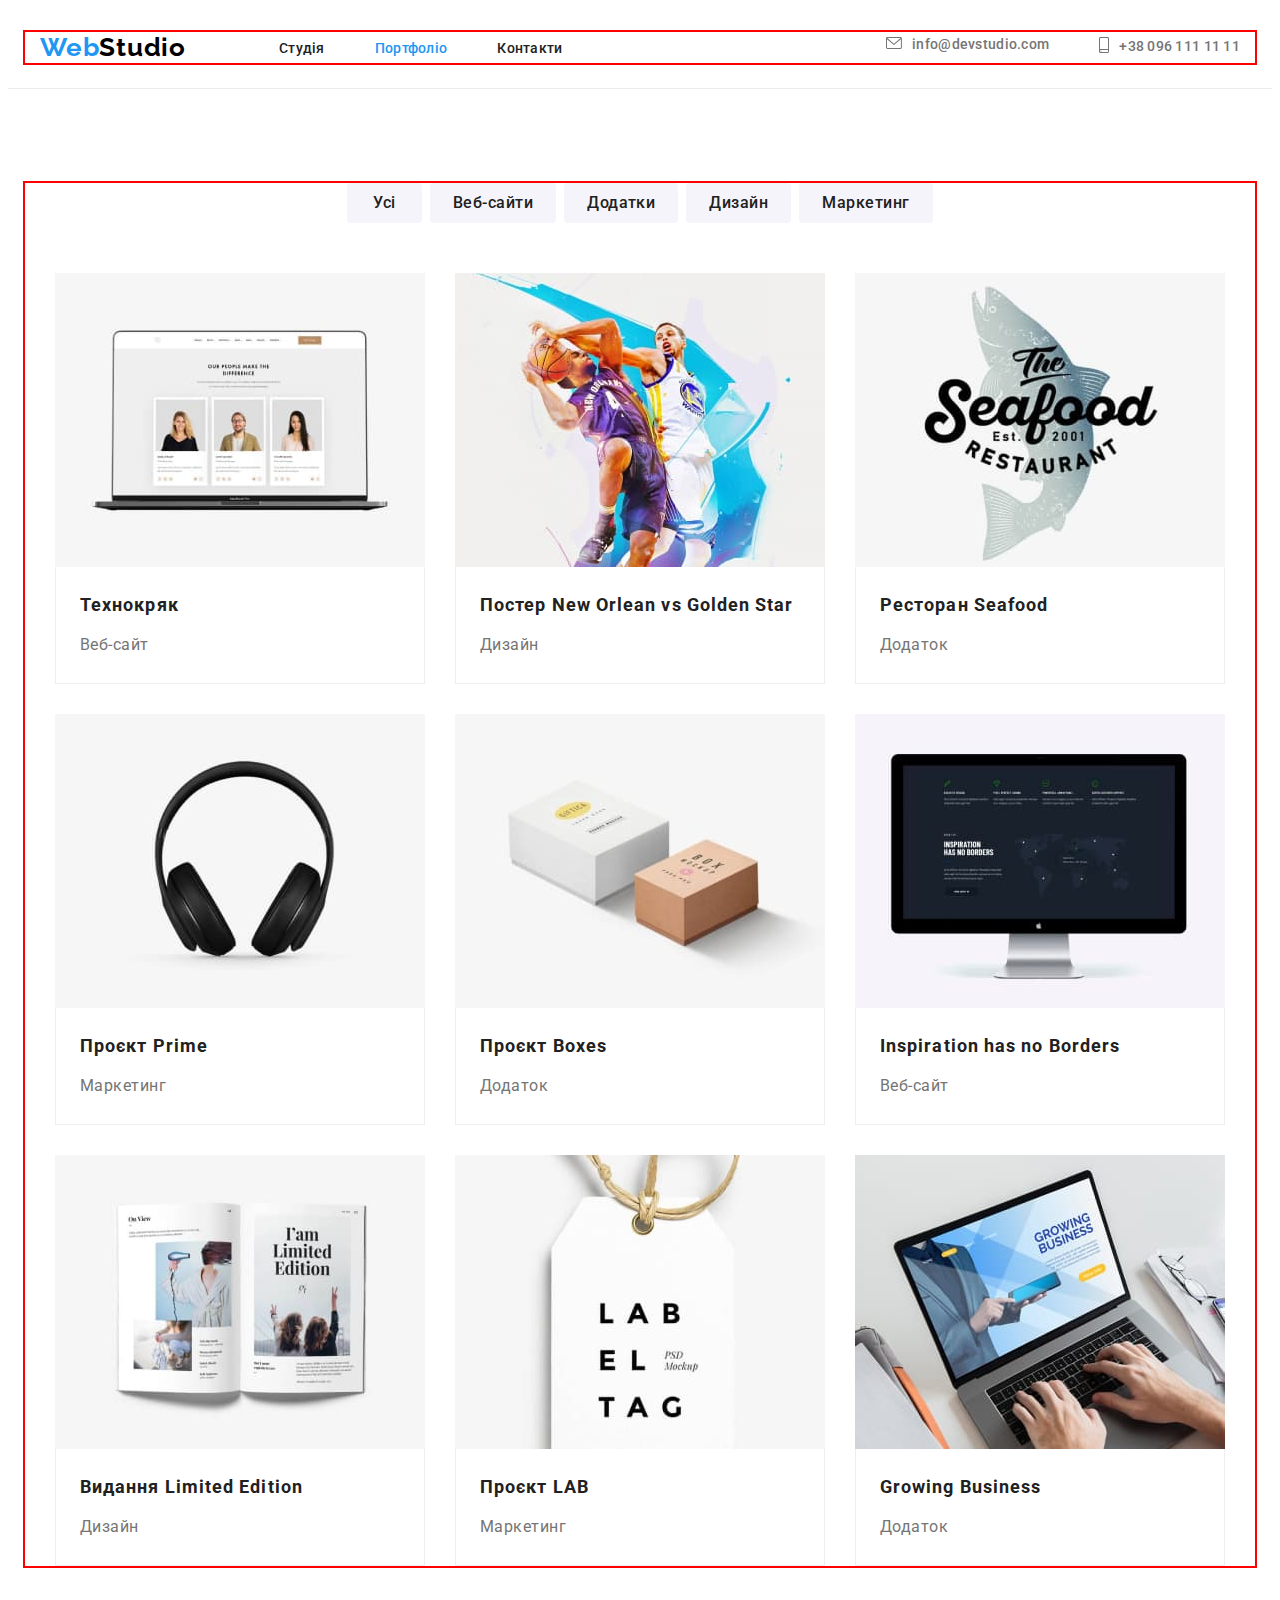
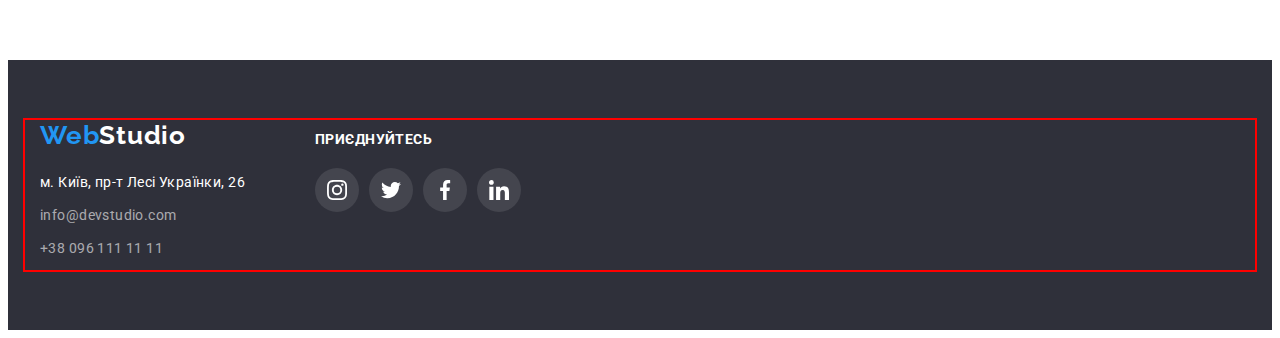
==== portfolio.html @ 3e7e4d70 "copy" ====
<!DOCTYPE html>
<html lang="uk">

<head>
    <meta charset="UTF-8" />
    <meta http-equiv="X-UA-Compatible" content="IE=edge" />
    <meta name="viewport" content="width=device-width, initial-scale=1.0" />
    <title>Document</title>
    <link rel="preconnect" href="https://fonts.googleapis.com" />
    <link rel="preconnect" href="https://fonts.gstatic.com" crossorigin />
    <link href="https://fonts.googleapis.com/css2?family=Raleway:wght@700&family=Roboto:wght@400;500;700&display=swap"
        rel="stylesheet" />
    <link rel="stylesheet" href="https://cdnjs.cloudflare.com/ajax/libs/modern-normalize/1.1.0/modern-normalize.min.css"
        integrity="sha512-wpPYUAdjBVSE4KJnH1VR1HeZfpl1ub8YT/NKx4PuQ5NmX2tKuGu6U/JRp5y+Y8XG2tV+wKQpNHVUX03MfMFn9Q=="
        crossorigin="anonymous" referrerpolicy="no-referrer" />
    <link rel="stylesheet" href="./CSS/styles.css" />
</head>

<body class="portfolio">
    <header class="header">
        <div class="container header-container">
            <nav class="header-nav">
                <a href="./index.html" class="header-logo link"><span class="header-accent">Web</span>Studio</a>
                <div>
                    <ul class="header-navig">
                        <li class="list">
                            <a href="./index.html" class="header-link link">Студія</a>
                        </li>
                        <li class="list">
                            <a href="./portfolio.html" class="header-link link current">Портфоліо</a>
                        </li>
                        <li class="list">
                            <a href="" class="header-link link">Контакти</a>
                        </li>
                    </ul>
                </div>
            </nav>
            <div>
                <ul class="list header-contacts">
                    <li class="list">
                        <a href="mailto:info@devstudio.com" class="mailto link">
                            <span class="header-icon-contacts">
                                <svg class="header-icon" width="16" height="12">
                                    <use href="./images/symbol-defs.svg#icon-envelope"></use>
                                </svg> </span>info@devstudio.com</a>
                    </li>
                    <li class="list">
                        <a href="tel:+380961111111" class="tel link">
                            <span class="header-icon-contacts">
                                <svg class="header-icon" width="10" height="16">
                                    <use href="./images/symbol-defs.svg#icon-smartphone"></use>
                                </svg> </span>+38 096 111 11 11</a>
                    </li>
                </ul>
            </div>
        </div>
    </header>

    <main class="portfolio">
        <div class="container container-portfolio-main">
            <section>
                <div class="section-batton">
                    <ul class="portfolio-main-button">
                        <li class="list">
                            <button type="button" class="batton all">Усі</button>
                        </li>
                        <li class="list">
                            <button type="button" class="batton websites">Веб-сайти</button>
                        </li>
                        <li class="list">
                            <button type="button" class="batton appendices">Додатки</button>
                        </li>
                        <li class="list">
                            <button type="button" class="batton design">Дизайн</button>
                        </li>
                        <li class="list">
                            <button type="button" class="batton marketing">
                                Маркетинг
                            </button>
                        </li>
                    </ul>
                </div>
                <div class="section-galleri">
                    <ul class="main-galleri">
                        <li class="list container-main-img">
                            <a class="link" href="">
                                <img class="portfolio-img" src="./images/image3.1.jpg" alt="Веб-сайт" width="370" />
                                <div class="galleri-title-text">
                                    <h1 class="section-title-img">Технокряк</h1>
                                    <p class="section-text-foto">Веб-сайт</p>
                                </div>
                            </a>
                        </li>
                        <li class="list container-main-img">
                            <a class="link" href="">
                                <img class="portfolio-img" src="./images/image3.2.jpg" alt="Дизайн" width="370" />
                                <div class="galleri-title-text">
                                    <h1 class="section-title-img">
                                        Постер New Orlean vs Golden Star
                                    </h1>
                                    <p class="section-text-foto">Дизайн</p>
                                </div>
                            </a>
                        </li>
                        <li class="list container-main-img">
                            <a class="link" href="">
                                <img class="portfolio-img" src="./images/image3.3.jpg" alt="Додаток" width="370" />
                                <div class="galleri-title-text">
                                    <h1 class="section-title-img">Ресторан Seafood</h1>
                                    <p class="section-text-foto">Додаток</p>
                                </div>
                            </a>
                        </li>
                        <li class="list container-main-img">
                            <a class="link" href="">
                                <img class="portfolio-img" src="./images/image3.4.jpg" alt="Маркетинг" width="370" />
                                <div class="galleri-title-text">
                                    <h1 class="section-title-img">Проєкт Prime</h1>
                                    <p class="section-text-foto">Маркетинг</p>
                                </div>
                            </a>
                        </li>
                        <li class="list container-main-img">
                            <a class="link" href="">
                                <img class="portfolio-img" src="./images/image3.5.jpg" alt="Додаток" width="370" />
                                <div class="galleri-title-text">
                                    <h1 class="section-title-img">Проєкт Boxes</h1>
                                    <p class="section-text-foto">Додаток</p>
                                </div>
                            </a>
                        </li>
                        <li class="list container-main-img">
                            <a class="link" href="">
                                <img class="portfolio-img" src="./images/image3.6.jpg" alt="Веб-сайт" width="370" />
                                <div class="galleri-title-text">
                                    <h1 class="section-title-img">
                                        Inspiration has no Borders
                                    </h1>
                                    <p class="section-text-foto">Веб-сайт</p>
                                </div>
                            </a>
                        </li>
                        <li class="list container-main-img">
                            <a class="link" href="">
                                <img class="portfolio-img" src="./images/image3.7.jpg" alt="Дизайн" width="370" />
                                <div class="galleri-title-text">
                                    <h1 class="section-title-img">Видання Limited Edition</h1>
                                    <p class="section-text-foto">Дизайн</p>
                                </div>
                            </a>
                        </li>
                        <li class="list container-main-img">
                            <a class="link" href="">
                                <img class="portfolio-img" src="./images/image3.8.jpg" alt="Маркетинг" width="370" />
                                <div class="galleri-title-text">
                                    <h1 class="section-title-img">Проєкт LAB</h1>
                                    <p class="section-text-foto">Маркетинг</p>
                                </div>
                            </a>
                        </li>
                        <li class="list container-main-img">
                            <a class="link" href="">
                                <img class="portfolio-img" src="./images/image3.9.jpg" alt="Додаток" width="370" />
                                <div class="galleri-title-text">
                                    <h1 class="section-title-img">Growing Business</h1>
                                    <p class="section-text-foto">Додаток</p>
                                </div>
                            </a>
                        </li>
                    </ul>
                </div>
            </section>
        </div>
    </main>
    <footer class="footer">
        <div class="container footer-container">
            <div class="footer-address-contacts">
                <a href="./index.html" class="footer-logo link"><span class="footer-accent">Web</span>Studio</a>
                <address class="section-address">
                    <div>
                        <ul class="container-address">
                            <li class="list address-row">
                                <a href="https://www.google.com/maps/place/%D0%B1%D1%83%D0%BB.+%D0%9B%D0%B5%D1%81%D0%B8+%D0%A3%D0%BA%D1%80%D0%B0%D0%B8%D0%BD%D0%BA%D0%B8,+26,+%D0%9A%D0%B8%D0%B5%D0%B2,+02000/@50.4265807,30.5383858,17z/data=!3m1!4b1!4m5!3m4!1s0x40d4cf0e033ecbe9:0x57a4dffefec77da0!8m2!3d50.4265807!4d30.5383858"
                                    class="footer-address link">м. Київ, пр-т Лесі Українки, 26</a>
                            </li>
                            <li class="list address-row">
                                <a href="mailto:info@devstudio.com" class="footer-mailto link">info@devstudio.com</a>
                            </li>
                            <li class="list address-row">
                                <a href="tel:+380961111111" class="footer-tel link">+38 096 111 11 11</a>
                            </li>
                        </ul>
                    </div>
                </address>
            </div>
            <div class="footer-soc">
                <h3 class="footer-title-soc">приєднуйтесь</h3>
                <ul class="footer-soc-list list">
                    <li class="footer-soc-item">
                        <a class="footer-soc-link link" href="">
                            <svg class="footer-soc-icon" width="20" height="20">
                                <use href="./images/symbol-defs.svg#icon-instagram"></use>
                            </svg>
                        </a>
                    </li>
                    <li class="footer-soc-item">
                        <a class="footer-soc-link" href="">
                            <svg class="footer-soc-icon" width="20" height="20">
                                <use href="./images/symbol-defs.svg#icon-twitter"></use>
                            </svg>
                        </a>
                    </li>
                    <li class="footer-soc-item">
                        <a class="footer-soc-link" href="">
                            <svg class="footer-soc-icon" width="20" height="20">
                                <use href="./images/symbol-defs.svg#icon-facebook"></use>
                            </svg>
                        </a>
                    </li>
                    <li class="footer-soc-item">
                        <a class="footer-soc-link" href="">
                            <svg class="footer-soc-icon" width="20" height="20">
                                <use href="./images/symbol-defs.svg#icon-linkedin"></use>
                            </svg>
                        </a>
                    </li>
                </ul>
            </div>
        </div>
    </footer>
</body>

</html>
---- CSS/styles.css ----
:root {
  --primari-text-color: #757575;
  --title-text-color: #212121;
}

@font-face {
  font-family: Roboto-900;
  src: url(../fonts/Roboto-Black.ttf);
}

p,
h1,
h2,
h3,
h4,
h5,
h6 {
  margin: 0;
}

ul,
ol {
  margin: 0;
  padding-left: 0;
}

batton {
  cursor: pointer;
}

address {
  font-style: normal;
}

.list {
  list-style: none;
  padding: 0;
  margin: 0;
}

.link {
  text-decoration: none;
}

body {
  font-family: "Roboto";
}

.container {
  margin-left: auto;
  margin-right: auto;
  /* margin: 0 auto; */
  width: 1200px;
  padding-left: 15px;
  padding-right: 15px;
  outline: 2px solid red;
}

/* --------header------- */
.header {
  padding-top: 24px;
  padding-bottom: 25px;
}

.header-container {
  display: flex;
  align-items: center;
  justify-content: space-between;
}

.header-nav {
  display: flex;
  align-items: center;
}

.header-navig {
  display: flex;
  gap: 50px;
}

.header-contacts {
  display: flex;
  margin-left: auto;
  gap: 50px;
}

.header {
  background-color: #ffffff;
}

.header-logo {
  display: inline-block;
  font-family: "Raleway";
  font-weight: 700;
  font-size: 26px;
  line-height: 1.19;
  letter-spacing: 0.03em;
  color: #000000;

  margin-right: 93px;
}

.header-accent {
  color: #2196f3;
}

.header-logo:hover,
.header-logo:focus,
.header-logo .header-accent:hover,
.header-logo .header-accent:focus {
  color: #f88707;
}

.header-link {
  font-weight: 500;
  font-size: 14px;
  line-height: 1.14;
  letter-spacing: 0.02em;
  color: var(--title-text-color);
}

.header-link:hover,
.header-link:focus {
  color: #2196f3;
}

.header-link.current {
  color: #2196f3;
}

.mailto,
.tel {
  font-weight: 500;
  font-size: 14px;
  line-height: 1.14;
  letter-spacing: 0.02em;
  color: var(--primari-text-color);
  display: flex;
  align-items: center;
}

.header-icon {
  fill: var(--primari-text-color);
  margin-right: 10px;
}

.header-icon {
  fill: currentColor;
}

.mailto:hover,
.tel:hover,
.mailto:focus,
.tel:focus {
  color: #2196f3;
  fill: #2196f3;
}
/* --------hero-------- */
.hero {
  background-color: #2f303a;
  padding-top: 200px;
  padding-bottom: 200px;
  height: 600;
  max-width: 1600px;
  margin-right: auto;
  margin-left: auto;
  background-image: linear-gradient(
      to right,
      rgba(47, 48, 58, 40%),
      rgba(47, 48, 58, 0.4)
    ),
    url(../images/image4.1.jpg);
  background-repeat: no-repeat;
  background-position: center;
  background-size: cover;
}

.hero {
  text-align: center;
}

.hero .hero-title {
  display: inline-block;
  font-family: Roboto-900;
  font-weight: 900;
  font-size: 44px;
  line-height: 1.36;
  text-align: center;
  letter-spacing: 0.06em;
  text-transform: uppercase;
  color: #ffffff;
  margin-top: 0;
  margin-bottom: 30px;
  max-width: 696px;
}

.hero-batton {
  display: inline-block;
  font-family: inherit;
  font-weight: 700;
  font-size: 16px;
  line-height: 1.88;
  align-items: center;
  text-align: center;
  letter-spacing: 0.06em;
  background-color: #2196f3;
  color: #ffffff;
  cursor: pointer;
  border-radius: 4px;
  min-width: 216px;
  padding: 10px 32px;
  border: 1px solid transparent;
  margin-top: 0;
}

.hero-batton:hover,
.hero-batton:focus {
  background-color: #f88707;
}
/* --------main-------- */
main {
  background-color: #f5f5f5;
}

.main-container-icon {
  background-color: #f5f4fa;
  height: 120px;
  /* padding: 25px 100px; */
  display: flex;
  align-items: center;
  justify-content: center;
}

.container-title-text {
  max-width: 270px;
  padding: 0;
}

.main-section {
  padding-top: 94px;
  padding-bottom: 94px;
  background-color: #fff;
}

.main {
  margin-top: 0;
  margin-bottom: 0;
  display: flex;
  gap: 30px;
}

.main-title {
  font-weight: 700;
  font-size: 14px;
  line-height: 1.14;
  letter-spacing: 0.03em;
  text-transform: uppercase;
  color: var(--title-text-color);
  margin-top: 0;
  margin-bottom: 10px;
  padding-top: 30px;
}

.main-text {
  font-size: 14px;
  line-height: 1.71;
  letter-spacing: 0.03em;
  color: var(--primari-text-color);
  margin-top: 0;
  margin-bottom: 0px;
}
/* --------foto-------- */
.section {
  padding-bottom: 94px;
  background-color: #fff;
}

.foto {
  display: flex;
  gap: 30px;
}

.galleri-img {
  width: calc((100% - 60px) / 3);
}

.section-title-foto {
  font-weight: 700;
  font-size: 36px;
  line-height: 1.17;
  text-align: center;
  letter-spacing: 0.03em;
  color: var(--title-text-color);
  margin-top: 0;
  margin-bottom: 50px;
}

/* --------avatar-------- */
.section-avatar {
  padding-top: 94px;
  padding-bottom: 94px;
  background-color: #f5f4fa;
}

.avatar-container {
  display: flex;
  gap: 30px;
}

.avatar-container-img {
  background-color: #fff;
  box-shadow: 0px 1px 3px rgba(0, 0, 0, 0.12);
  border-radius: 0px 0px 4px 4px;
}

.avatar-img {
  display: block;
}

.avatar-name-desc {
  background-color: #fff;
  padding-top: 30px;
  padding-bottom: 30px;
}

.avatar-title {
  font-weight: 700;
  font-size: 36px;
  line-height: 1.17;
  text-align: center;
  letter-spacing: 0.03em;
  color: var(--title-text-color);
  margin-bottom: 50px;
  margin-top: 0;
}

.avatar-name {
  font-weight: 500;
  font-size: 16px;
  line-height: 1.19;
  text-align: center;
  letter-spacing: 0.03em;
  color: var(--title-text-color);
  margin-top: 0;
  margin-bottom: 10px;
}
.avatar-desc {
  font-size: 16px;
  line-height: 1.19;
  text-align: center;
  letter-spacing: 0.03em;
  color: var(--primari-text-color);
  margin-top: 0;
}

.avatar-soc-list {
  display: flex;
  justify-content: center;
  gap: 10px;
}

.avatar-soc-link {
  width: 44px;
  height: 44px;
  border-radius: 50%;
  background-color: transparent;
  display: flex;
  align-items: center;
  justify-content: center;
  margin-top: 16px;
  color: #afb1b8;
}

.avatar-soc-icon {
  fill: currentColor;
}

.avatar-soc-link:hover,
.avatar-soc-link:focus {
  background-color: #2196f3;
  color: #ffffff;
}

/* .avatar-soc-icon {
  fill: #afb1b8;
}

.avatar-soc-link:hover,
.avatar-soc-link:focus {
  background-color: #2196F3;  
}

.avatar-soc-link:hover > .avatar-soc-icon,
.avatar-soc-link:focus > .avatar-soc-icon {
  fill: #ffffff;
} */

/* --------clients-------- */
.section-clients {
  padding-top: 88px;
  padding-bottom: 94px;
}
.clients-title {
  font-weight: 700;
  font-size: 36px;
  line-height: 1.17;
  text-align: center;
  letter-spacing: 0.03em;
  margin-bottom: 50px;
}

.container-clients {
  display: flex;
  justify-content: center;
  gap: 30px;
}

.container-clients-icon {
  width: calc((100% - 150px) / 6);
}

.clients-link {
  display: flex;
  justify-content: center;
  border: 1px solid #afb1b8;
  border-radius: 4px;
  /* padding: 16px 32px; */
  height: 92px;
  align-items: center;
  justify-content: center;
}

.clients-icon {
  fill: #afb1b8;
}

.clients-link:hover,
.clients-link:focus {
  border: 1px solid #2196f3;
}

.clients-link:hover > .clients-icon,
.clients-link:focus > .clients-icon {
  fill: #2196f3;
}

/* --------footer-------- */
footer {
  background-color: #2f303a;
  padding-top: 60px;
  padding-bottom: 60px;
}

.footer-container {
  display: flex;
  align-items: baseline;
}

.footer-address-contacts {
  margin-right: 70px;
}

.footer-logo {
  display: inline-block;
  font-family: "Raleway";
  font-weight: 700;
  font-size: 26px;
  line-height: 1.19;
  letter-spacing: 0.03em;
  color: #ffffff;
}

.section-address {
  padding-top: 20px;
}

.address-row {
  margin-bottom: 9px;
}

.footer-accent {
  color: #2196f3;
}

.footer-logo:hover,
.footer-logo:focus,
.footer-logo .footer-accent:hover,
.footer-logo .footer-accent:focus {
  color: #f88707;
}

.footer-address {
  font-style: normal;
  font-size: 14px;
  line-height: 1.71;
  letter-spacing: 0.03em;
  color: #ffffff;
}

.footer-address:hover,
.footer-address:focus {
  color: #2196f3;
}

.footer-mailto,
.footer-tel {
  font-style: normal;
  font-size: 14px;
  line-height: 1.71;
  letter-spacing: 0.03em;
  color: rgb(255, 255, 255, 60%);
}

.footer-mailto:hover,
.footer-tel:hover,
.footer-mailto:focus,
.footer-tel:focus {
  color: #ffffff;
}

.footer-title-soc {
  display: block;
  font-style: normal;
  font-weight: 700;
  font-size: 14px;
  line-height: 1.14;
  letter-spacing: 0.03em;
  text-transform: uppercase;
  color: #ffffff;
}

.footer-soc-list {
  display: flex;
  justify-content: center;
  gap: 10px;

  padding-top: 20px;
}

.footer-soc-link {
  width: 44px;
  height: 44px;
  border-radius: 50%;
  background-color: rgb(255, 255, 255, 10%);
  display: flex;
  align-items: center;
  justify-content: center;
  margin-top: 16px;
  color: #ffffff;
  margin: 0;
}

.footer-soc-icon {
  fill: currentColor;
}

.footer-soc-link:hover,
.footer-soc-link:focus {
  background-color: #2196f3;
}
/* ========portfolio======= */
/* --------header-------- */
.portfolio > .header {
  border-bottom: 1px solid #ececec;
}

/* --------main-------- */
main.portfolio {
  background-color: #ffffff;
  padding-top: 94px;
  padding-bottom: 94px;
}

.portfolio-main-button {
  display: flex;
  gap: 8px;
  justify-content: center;
}

.section-batton {
  margin-bottom: 50px;
}

.portfolio-img {
  display: block;
}

.galleri-title-text {
  padding: 20px 24px;
  border-left: 1px solid #eeeeee;
  border-bottom: 1px solid #eeeeee;
  border-right: 1px solid #eeeeee;
}

.portfolio .batton {
  font-family: inherit;
  font-weight: 500;
  font-size: 16px;
  line-height: 1.63;
  text-align: center;
  letter-spacing: 0.03em;
  background-color: #f5f4fa;
  color: var(--title-text-color);
  cursor: pointer;
  border-radius: 4px;
  border: 1px solid transparent;
}

.portfolio .batton.all {
  padding: 6px 25px;
  min-width: 73px;
}

.portfolio .batton.websites {
  padding: 6px 22px;
  min-width: 125px;
}

.portfolio .batton.appendices {
  padding: 6px 22px;
  min-width: 112px;
}

.portfolio .batton.design {
  padding: 6px 22px;
  min-width: 103px;
}

.portfolio .batton.marketing {
  padding: 6px 22px;
  min-width: 130px;
}

.portfolio .batton:hover,
.portfolio .batton:focus {
  background-color: #2196f3;
  color: #ffffff;
}

.main-galleri {
  display: flex;
  flex-wrap: wrap;
  column-gap: 30px;
  row-gap: 30px;
  justify-content: center;
}

.portfolio .section-title-img {
  font-weight: 700;
  font-size: 18px;
  line-height: 2;
  letter-spacing: 0.06em;
  color: var(--title-text-color);
  margin-bottom: 4px;
}

.portfolio .section-text-foto {
  font-size: 16px;
  line-height: 2.25;
  letter-spacing: 0.03em;
  color: var(--primari-text-color);
}

.container-main-img:hover,
.container-main-img:focus {
  box-shadow: 0px 1px 1px rgba(0, 0, 0, 0.12), 0px 4px 4px rgba(0, 0, 0, 0.06),
    1px 4px 6px rgba(0, 0, 0, 0.16);
}
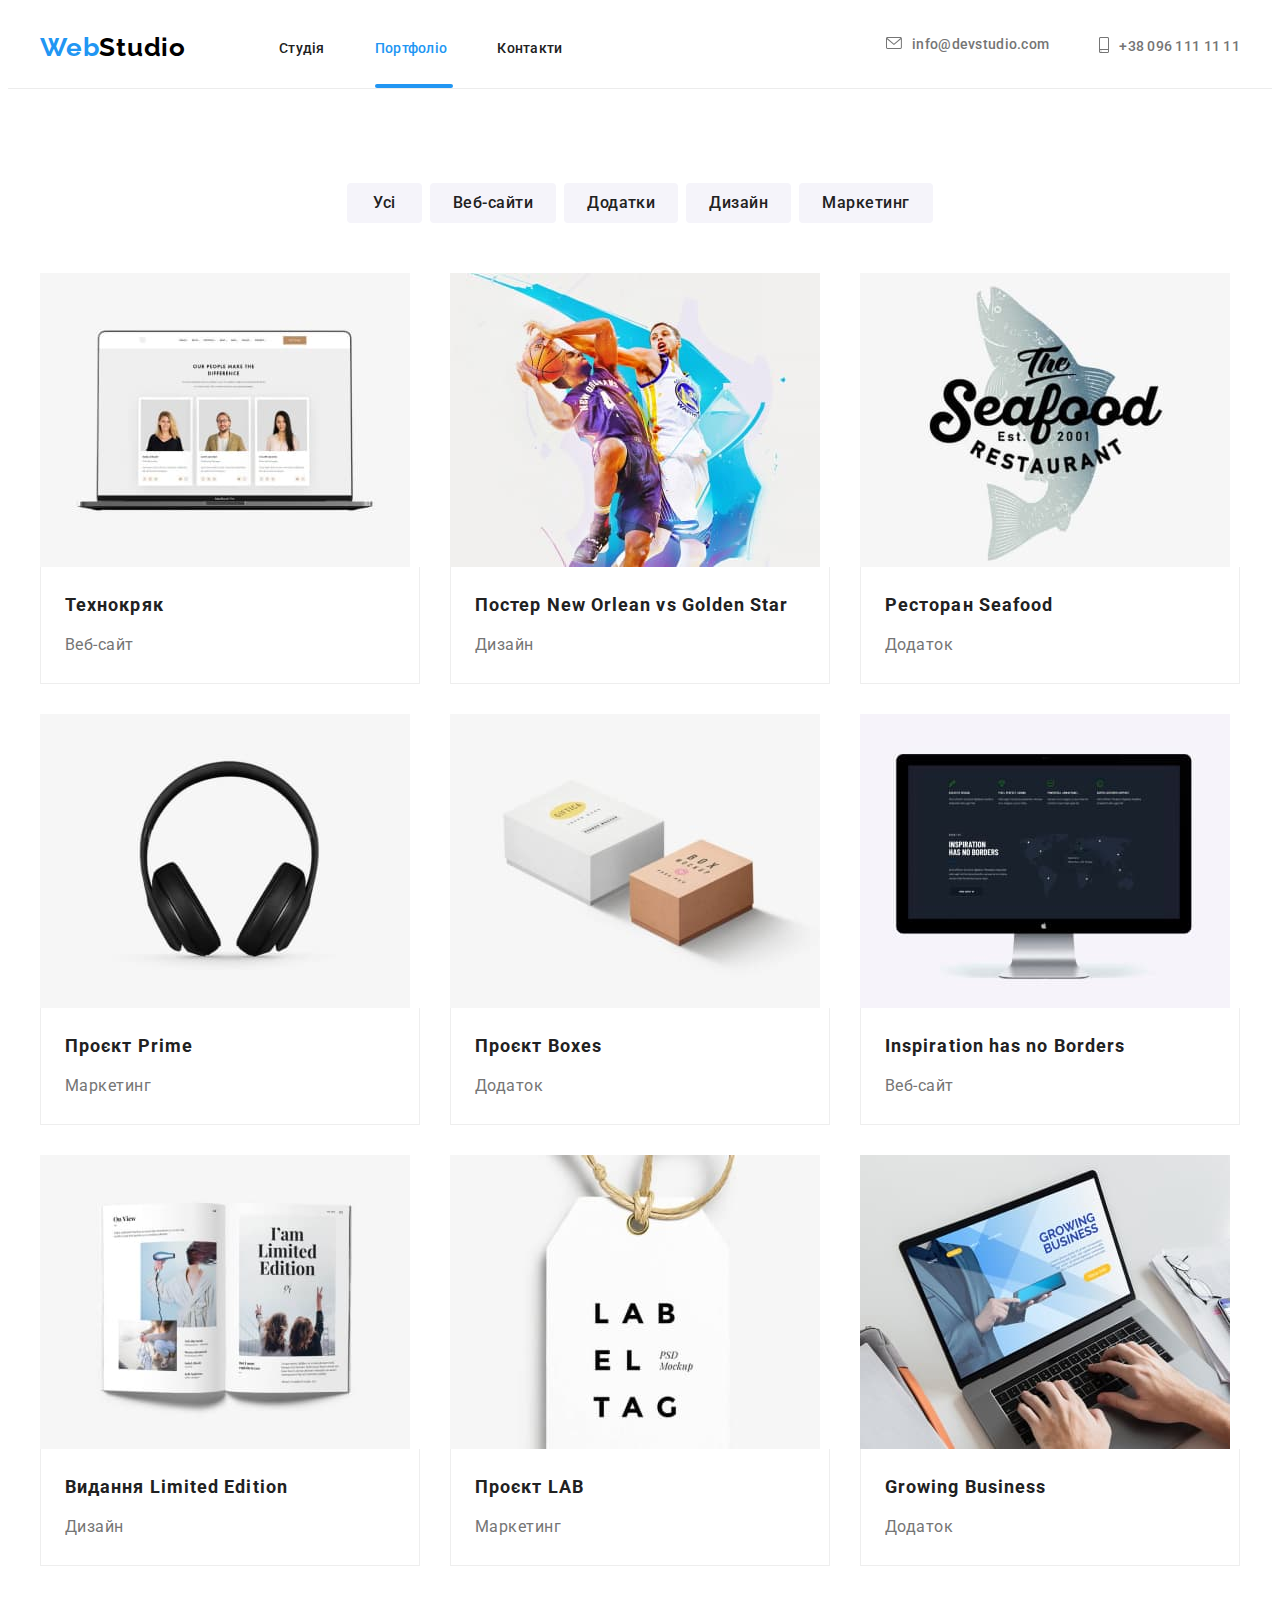
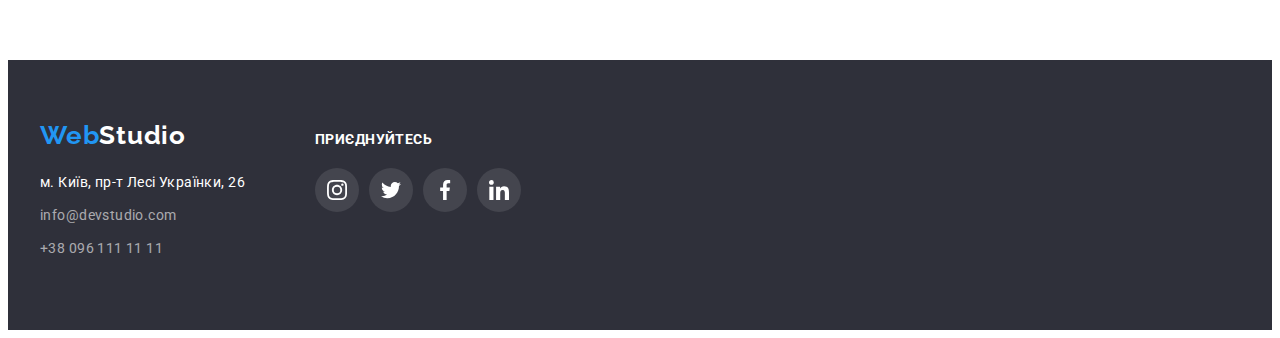
==== commit 95262919: "ДЗ" ====
--- a/portfolio.html
+++ b/portfolio.html
@@ -28,6 +28,7 @@
                         </li>
                         <li class="list">
                             <a href="./portfolio.html" class="header-link link current">Портфоліо</a>
+                            <div class="portfolio-navig-box"></div>
                         </li>
                         <li class="list">
                             <a href="" class="header-link link">Контакти</a>
@@ -83,8 +84,16 @@
                 <div class="section-galleri">
                     <ul class="main-galleri">
                         <li class="list container-main-img">
-                            <a class="link" href="">
-                                <img class="portfolio-img" src="./images/image3.1.jpg" alt="Веб-сайт" width="370" />
+                            <a class="container-link-img link" href="">
+                                <div class="galleri-top-wrap">
+                                    <img class="portfolio-img" src="./images/image3.1.jpg" alt="Веб-сайт" width="370" />
+                                    <p class="galleri-top-text">
+                                        Ресурс пропонує комплексні пропозиції з різним рівнем
+                                        функціоналу та сервісів. Все це дозволить відвідувачу
+                                        отримати вичерпні відомості про компанію чи приватну
+                                        особу.
+                                    </p>
+                                </div>
                                 <div class="galleri-title-text">
                                     <h1 class="section-title-img">Технокряк</h1>
                                     <p class="section-text-foto">Веб-сайт</p>
@@ -92,8 +101,16 @@
                             </a>
                         </li>
                         <li class="list container-main-img">
-                            <a class="link" href="">
-                                <img class="portfolio-img" src="./images/image3.2.jpg" alt="Дизайн" width="370" />
+                            <a class="container-link-img link" href="">
+                                <div class="galleri-top-wrap">
+                                    <img class="portfolio-img" src="./images/image3.2.jpg" alt="Веб-сайт" width="370" />
+                                    <p class="galleri-top-text">
+                                        Ресурс пропонує комплексні пропозиції з різним рівнем
+                                        функціоналу та сервісів. Все це дозволить відвідувачу
+                                        отримати вичерпні відомості про компанію чи приватну
+                                        особу.
+                                    </p>
+                                </div>
                                 <div class="galleri-title-text">
                                     <h1 class="section-title-img">
                                         Постер New Orlean vs Golden Star
@@ -103,8 +120,16 @@
                             </a>
                         </li>
                         <li class="list container-main-img">
-                            <a class="link" href="">
-                                <img class="portfolio-img" src="./images/image3.3.jpg" alt="Додаток" width="370" />
+                            <a class="container-link-img link" href="">
+                                <div class="galleri-top-wrap">
+                                    <img class="portfolio-img" src="./images/image3.3.jpg" alt="Веб-сайт" width="370" />
+                                    <p class="galleri-top-text">
+                                        Ресурс пропонує комплексні пропозиції з різним рівнем
+                                        функціоналу та сервісів. Все це дозволить відвідувачу
+                                        отримати вичерпні відомості про компанію чи приватну
+                                        особу.
+                                    </p>
+                                </div>
                                 <div class="galleri-title-text">
                                     <h1 class="section-title-img">Ресторан Seafood</h1>
                                     <p class="section-text-foto">Додаток</p>
@@ -112,8 +137,16 @@
                             </a>
                         </li>
                         <li class="list container-main-img">
-                            <a class="link" href="">
-                                <img class="portfolio-img" src="./images/image3.4.jpg" alt="Маркетинг" width="370" />
+                            <a class="container-link-img link" href="">
+                                <div class="galleri-top-wrap">
+                                    <img class="portfolio-img" src="./images/image3.4.jpg" alt="Веб-сайт" width="370" />
+                                    <p class="galleri-top-text">
+                                        Ресурс пропонує комплексні пропозиції з різним рівнем
+                                        функціоналу та сервісів. Все це дозволить відвідувачу
+                                        отримати вичерпні відомості про компанію чи приватну
+                                        особу.
+                                    </p>
+                                </div>
                                 <div class="galleri-title-text">
                                     <h1 class="section-title-img">Проєкт Prime</h1>
                                     <p class="section-text-foto">Маркетинг</p>
@@ -121,17 +154,33 @@
                             </a>
                         </li>
                         <li class="list container-main-img">
-                            <a class="link" href="">
-                                <img class="portfolio-img" src="./images/image3.5.jpg" alt="Додаток" width="370" />
+                            <a class="container-link-img link" href="">
+                                <div class="galleri-top-wrap">
+                                    <img class="portfolio-img" src="./images/image3.5.jpg" alt="Веб-сайт" width="370" />
+                                    <p class="galleri-top-text">
+                                        Ресурс пропонує комплексні пропозиції з різним рівнем
+                                        функціоналу та сервісів. Все це дозволить відвідувачу
+                                        отримати вичерпні відомості про компанію чи приватну
+                                        особу.
+                                    </p>
+                                </div>
                                 <div class="galleri-title-text">
                                     <h1 class="section-title-img">Проєкт Boxes</h1>
                                     <p class="section-text-foto">Додаток</p>
                                 </div>
                             </a>
                         </li>
-                        <li class="list container-main-img">
+                        <li class="container-link-img list container-main-img">
                             <a class="link" href="">
-                                <img class="portfolio-img" src="./images/image3.6.jpg" alt="Веб-сайт" width="370" />
+                                <div class="galleri-top-wrap">
+                                    <img class="portfolio-img" src="./images/image3.6.jpg" alt="Веб-сайт" width="370" />
+                                    <p class="galleri-top-text">
+                                        Ресурс пропонує комплексні пропозиції з різним рівнем
+                                        функціоналу та сервісів. Все це дозволить відвідувачу
+                                        отримати вичерпні відомості про компанію чи приватну
+                                        особу.
+                                    </p>
+                                </div>
                                 <div class="galleri-title-text">
                                     <h1 class="section-title-img">
                                         Inspiration has no Borders
@@ -141,8 +190,16 @@
                             </a>
                         </li>
                         <li class="list container-main-img">
-                            <a class="link" href="">
-                                <img class="portfolio-img" src="./images/image3.7.jpg" alt="Дизайн" width="370" />
+                            <a class="container-link-img link" href="">
+                                <div class="galleri-top-wrap">
+                                    <img class="portfolio-img" src="./images/image3.7.jpg" alt="Веб-сайт" width="370" />
+                                    <p class="galleri-top-text">
+                                        Ресурс пропонує комплексні пропозиції з різним рівнем
+                                        функціоналу та сервісів. Все це дозволить відвідувачу
+                                        отримати вичерпні відомості про компанію чи приватну
+                                        особу.
+                                    </p>
+                                </div>
                                 <div class="galleri-title-text">
                                     <h1 class="section-title-img">Видання Limited Edition</h1>
                                     <p class="section-text-foto">Дизайн</p>
@@ -150,8 +207,16 @@
                             </a>
                         </li>
                         <li class="list container-main-img">
-                            <a class="link" href="">
-                                <img class="portfolio-img" src="./images/image3.8.jpg" alt="Маркетинг" width="370" />
+                            <a class="container-link-img link" href="">
+                                <div class="galleri-top-wrap">
+                                    <img class="portfolio-img" src="./images/image3.8.jpg" alt="Веб-сайт" width="370" />
+                                    <p class="galleri-top-text">
+                                        Ресурс пропонує комплексні пропозиції з різним рівнем
+                                        функціоналу та сервісів. Все це дозволить відвідувачу
+                                        отримати вичерпні відомості про компанію чи приватну
+                                        особу.
+                                    </p>
+                                </div>
                                 <div class="galleri-title-text">
                                     <h1 class="section-title-img">Проєкт LAB</h1>
                                     <p class="section-text-foto">Маркетинг</p>
@@ -159,8 +224,16 @@
                             </a>
                         </li>
                         <li class="list container-main-img">
-                            <a class="link" href="">
-                                <img class="portfolio-img" src="./images/image3.9.jpg" alt="Додаток" width="370" />
+                            <a class="container-link-img link" href="">
+                                <div class="galleri-top-wrap">
+                                    <img class="portfolio-img" src="./images/image3.9.jpg" alt="Веб-сайт" width="370" />
+                                    <p class="galleri-top-text">
+                                        Ресурс пропонує комплексні пропозиції з різним рівнем
+                                        функціоналу та сервісів. Все це дозволить відвідувачу
+                                        отримати вичерпні відомості про компанію чи приватну
+                                        особу.
+                                    </p>
+                                </div>
                                 <div class="galleri-title-text">
                                     <h1 class="section-title-img">Growing Business</h1>
                                     <p class="section-text-foto">Додаток</p>
--- a/CSS/styles.css
+++ b/CSS/styles.css
@@ -53,7 +53,7 @@
   width: 1200px;
   padding-left: 15px;
   padding-right: 15px;
-  outline: 2px solid red;
+  /* outline: 2px solid red; */
 }
 
 /* --------header------- */
@@ -86,6 +86,7 @@
 
 .header {
   background-color: #ffffff;
+  position: relative;
 }
 
 .header-logo {
@@ -96,19 +97,54 @@
   line-height: 1.19;
   letter-spacing: 0.03em;
   color: #000000;
-
   margin-right: 93px;
+  transition-property: color;
+  transition-duration: 250ms;
+  transition-timing-function: linear;
+  transition-delay: 0ms;
 }
 
 .header-accent {
   color: #2196f3;
-}
+  transition-property: color;
+  transition-duration: 250ms;
+  transition-timing-function: linear;
+  transition-delay: 0ms;
+}
+
+/* .header-logo:hover,
+.header-logo:focus,
+.header-accent:hover,
+.header-accent:focus {
+  color: #f88707; 
+} */
 
 .header-logo:hover,
-.header-logo:focus,
-.header-logo .header-accent:hover,
-.header-logo .header-accent:focus {
-  color: #f88707;
+.header-logo:focus {
+  color: #2196f3;
+}
+
+.header-logo:hover > .header-accent,
+.header-logo:focus > .header-accent {
+  color: #000000;
+}
+
+.navig-box {
+  height: 4px;
+  width: 48px;
+  background-color: #2196f3;
+  border-radius: 2px;
+  position: absolute;
+  bottom: 0;
+}
+
+.portfolio-navig-box {
+  height: 4px;
+  width: 78px;
+  background-color: #2196f3;
+  border-radius: 2px;
+  position: absolute;
+  bottom: 0;
 }
 
 .header-link {
@@ -117,6 +153,13 @@
   line-height: 1.14;
   letter-spacing: 0.02em;
   color: var(--title-text-color);
+  transition-property: color;
+  transition-duration: 250ms;
+  transition-timing-function: linear;
+  transition-delay: 0ms;
+  display: inline-block;
+  align-items: center;
+  text-align: center;
 }
 
 .header-link:hover,
@@ -137,6 +180,10 @@
   color: var(--primari-text-color);
   display: flex;
   align-items: center;
+  transition-property: color, fill;
+  transition-duration: 250ms;
+  transition-timing-function: linear;
+  transition-delay: 0ms;
 }
 
 .header-icon {
@@ -211,6 +258,10 @@
   padding: 10px 32px;
   border: 1px solid transparent;
   margin-top: 0;
+  transition-property: background-color;
+  transition-duration: 250ms;
+  transition-timing-function: linear;
+  transition-delay: 0ms;
 }
 
 .hero-batton:hover,
@@ -280,8 +331,13 @@
   gap: 30px;
 }
 
+.foto-img {
+  display: block;
+}
+
 .galleri-img {
   width: calc((100% - 60px) / 3);
+  position: relative;
 }
 
 .section-title-foto {
@@ -293,6 +349,28 @@
   color: var(--title-text-color);
   margin-top: 0;
   margin-bottom: 50px;
+}
+
+.section-description-img {
+  /* height: 70px; */
+  width: 100%;
+  background-color: rgba(47, 48, 58, 0.8);
+  position: absolute;
+  bottom: 0;
+  padding-top: 27px;
+  padding-bottom: 27px;
+}
+
+.description-img {
+  font-family: "Roboto";
+  font-style: normal;
+  font-weight: 700;
+  font-size: 14px;
+  line-height: 1.14;
+  text-align: center;
+  letter-spacing: 0.03em;
+  /* text-transform: uppercase; */
+  color: #ffffff;
 }
 
 /* --------avatar-------- */
@@ -369,6 +447,10 @@
   justify-content: center;
   margin-top: 16px;
   color: #afb1b8;
+  transition-property: background-color, color;
+  transition-duration: 250ms;
+  transition-timing-function: linear;
+  transition-delay: 0ms;
 }
 
 .avatar-soc-icon {
@@ -428,10 +510,18 @@
   height: 92px;
   align-items: center;
   justify-content: center;
+  transition-property: border;
+  transition-duration: 250ms;
+  transition-timing-function: linear;
+  transition-delay: 0ms;
 }
 
 .clients-icon {
   fill: #afb1b8;
+  transition-property: fill;
+  transition-duration: 250ms;
+  transition-timing-function: linear;
+  transition-delay: 0ms;
 }
 
 .clients-link:hover,
@@ -468,6 +558,10 @@
   line-height: 1.19;
   letter-spacing: 0.03em;
   color: #ffffff;
+  transition-property: color;
+  transition-duration: 500ms;
+  transition-timing-function: linear;
+  transition-delay: 0ms;
 }
 
 .section-address {
@@ -480,14 +574,28 @@
 
 .footer-accent {
   color: #2196f3;
+  transition-property: color;
+  transition-duration: 250ms;
+  transition-timing-function: linear;
+  transition-delay: 0ms;
 }
 
 .footer-logo:hover,
+.footer-logo:focus {
+  color: #2196f3;
+}
+
+.footer-logo:hover > .footer-accent,
+.footer-logo:focus > .footer-accent {
+  color: #ffffff;
+}
+
+/* .footer-logo:hover,
 .footer-logo:focus,
 .footer-logo .footer-accent:hover,
 .footer-logo .footer-accent:focus {
   color: #f88707;
-}
+} */
 
 .footer-address {
   font-style: normal;
@@ -495,6 +603,10 @@
   line-height: 1.71;
   letter-spacing: 0.03em;
   color: #ffffff;
+  transition-property: color;
+  transition-duration: 250ms;
+  transition-timing-function: linear;
+  transition-delay: 0ms;
 }
 
 .footer-address:hover,
@@ -509,6 +621,10 @@
   line-height: 1.71;
   letter-spacing: 0.03em;
   color: rgb(255, 255, 255, 60%);
+  transition-property: color;
+  transition-duration: 250ms;
+  transition-timing-function: linear;
+  transition-delay: 0ms;
 }
 
 .footer-mailto:hover,
@@ -533,7 +649,6 @@
   display: flex;
   justify-content: center;
   gap: 10px;
-
   padding-top: 20px;
 }
 
@@ -548,6 +663,10 @@
   margin-top: 16px;
   color: #ffffff;
   margin: 0;
+  transition-property: background-color;
+  transition-duration: 250ms;
+  transition-timing-function: linear;
+  transition-delay: 0ms;
 }
 
 .footer-soc-icon {
@@ -604,6 +723,16 @@
   cursor: pointer;
   border-radius: 4px;
   border: 1px solid transparent;
+  transition-property: background-color, color;
+  transition-duration: 250ms;
+  transition-timing-function: linear;
+  transition-delay: 0ms;
+}
+
+.portfolio .batton:hover,
+.portfolio .batton:focus {
+  background-color: #2196f3;
+  color: #ffffff;
 }
 
 .portfolio .batton.all {
@@ -631,11 +760,7 @@
   min-width: 130px;
 }
 
-.portfolio .batton:hover,
-.portfolio .batton:focus {
-  background-color: #2196f3;
-  color: #ffffff;
-}
+/* --------galleri-------- */
 
 .main-galleri {
   display: flex;
@@ -661,8 +786,104 @@
   color: var(--primari-text-color);
 }
 
+.galleri-top-text {
+  font-size: 18px;
+  line-height: 1.56;
+  letter-spacing: 0.03em;
+  color: #ffffff;
+  position: absolute;
+  top: 0;
+  left: 0;
+  padding: 24px;
+  background-color: rgba(33, 150, 243, 0.9);
+  height: 100%;
+  transform: translateY(100%);
+  transition-property: transform;
+  transition-duration: 250ms;
+  transition-timing-function: linear;
+  transition-delay: 0ms;
+  overflow: auto;
+}
+
+.galleri-top-wrap {
+  position: relative;
+  overflow: hidden;
+}
+
+.container-main-img {
+  width: calc((100% - 60px) / 3);
+  transition-property: box-shadow;
+  transition-duration: 250ms;
+  transition-timing-function: linear;
+  transition-delay: 0ms;
+}
+
+.container-link-img:hover .galleri-top-text,
+.container-link-img:focus .galleri-top-text {
+  transform: translateY(0);
+}
+
 .container-main-img:hover,
 .container-main-img:focus {
   box-shadow: 0px 1px 1px rgba(0, 0, 0, 0.12), 0px 4px 4px rgba(0, 0, 0, 0.06),
     1px 4px 6px rgba(0, 0, 0, 0.16);
 }
+
+/* --------model window-------- */
+
+.backdrop {
+  width: 100%;
+  height: 100%;
+  background-color: rgba(0, 0, 0, 0.2);
+  position: fixed;
+  top: 0;
+  /* transition: opacity 250ms linear, visibility 250ms linear; */
+  transition-property: opacity, visibility;
+  transition-duration: 400ms;
+  transition-timing-function: linear;
+  transition-delay: 0ms;
+}
+
+.modal {
+  width: 528px;
+  min-height: 581px;
+  background-color: #ffffff;
+  box-shadow: 0px 1px 3px rgba(0, 0, 0, 0.12), 0px 1px 1px rgba(0, 0, 0, 0.14),
+    0px 2px 1px rgba(0, 0, 0, 0.2);
+  border-radius: 4px;
+  position: absolute;
+  top: 50%;
+  left: 50%;
+  transform: translate(-50%, -50%) scale(1);
+  transition-property: transform;
+  transition-duration: 400ms;
+  transition-timing-function: linear;
+  transition-delay: 0ms;
+}
+
+.backdrop.is-hidden .modal {
+  transform: rotate(180deg) translate(50%, 50%);
+  /* transform: translate(-50%, -50%) scale(0)*/
+}
+
+.modal-btn {
+  width: 30px;
+  height: 30px;
+  border-radius: 50%;
+  padding: 0;
+  background: #ffffff;
+  border: 1px solid rgba(0, 0, 0, 0.1);
+  position: absolute;
+  top: 8px;
+  right: 8px;
+  display: flex;
+  align-items: center;
+  justify-content: center;
+  cursor: pointer;
+}
+
+.is-hidden {
+  opacity: 0;
+  visibility: hidden;
+  pointer-events: none;
+}
